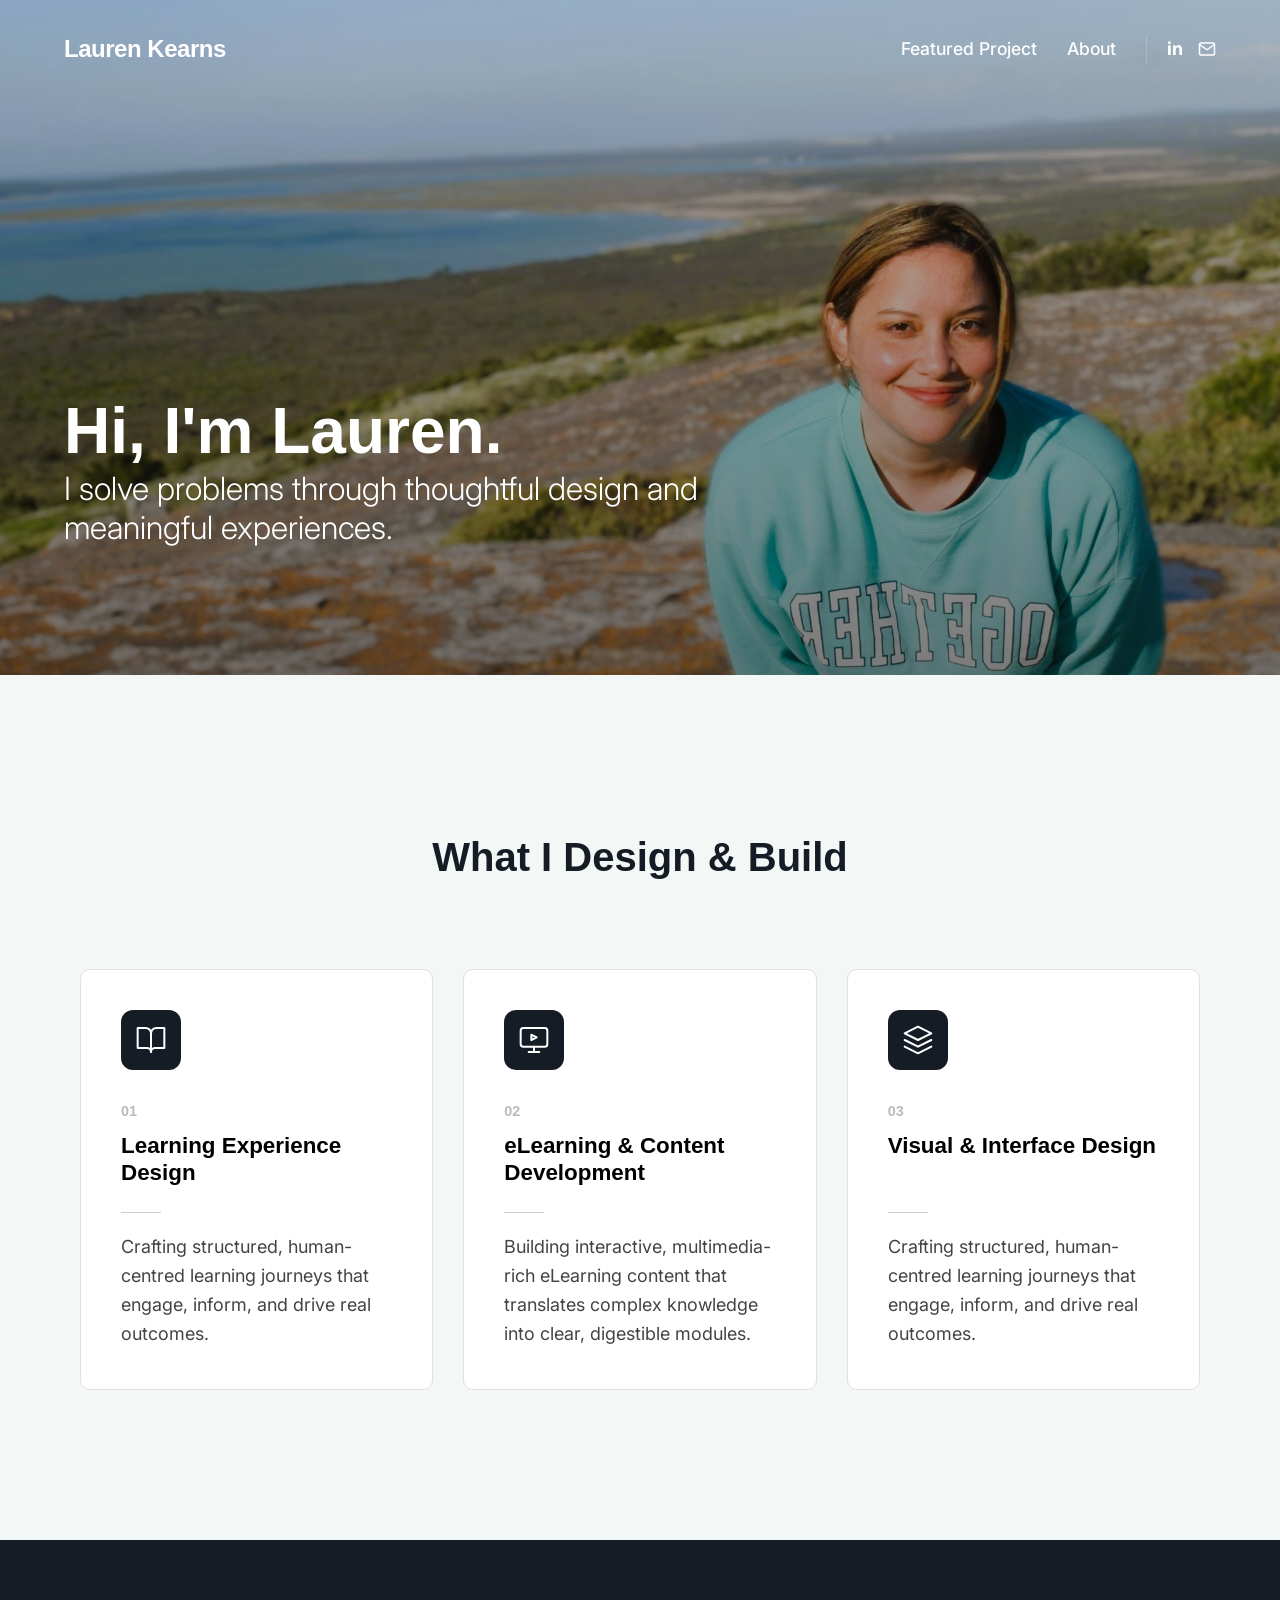
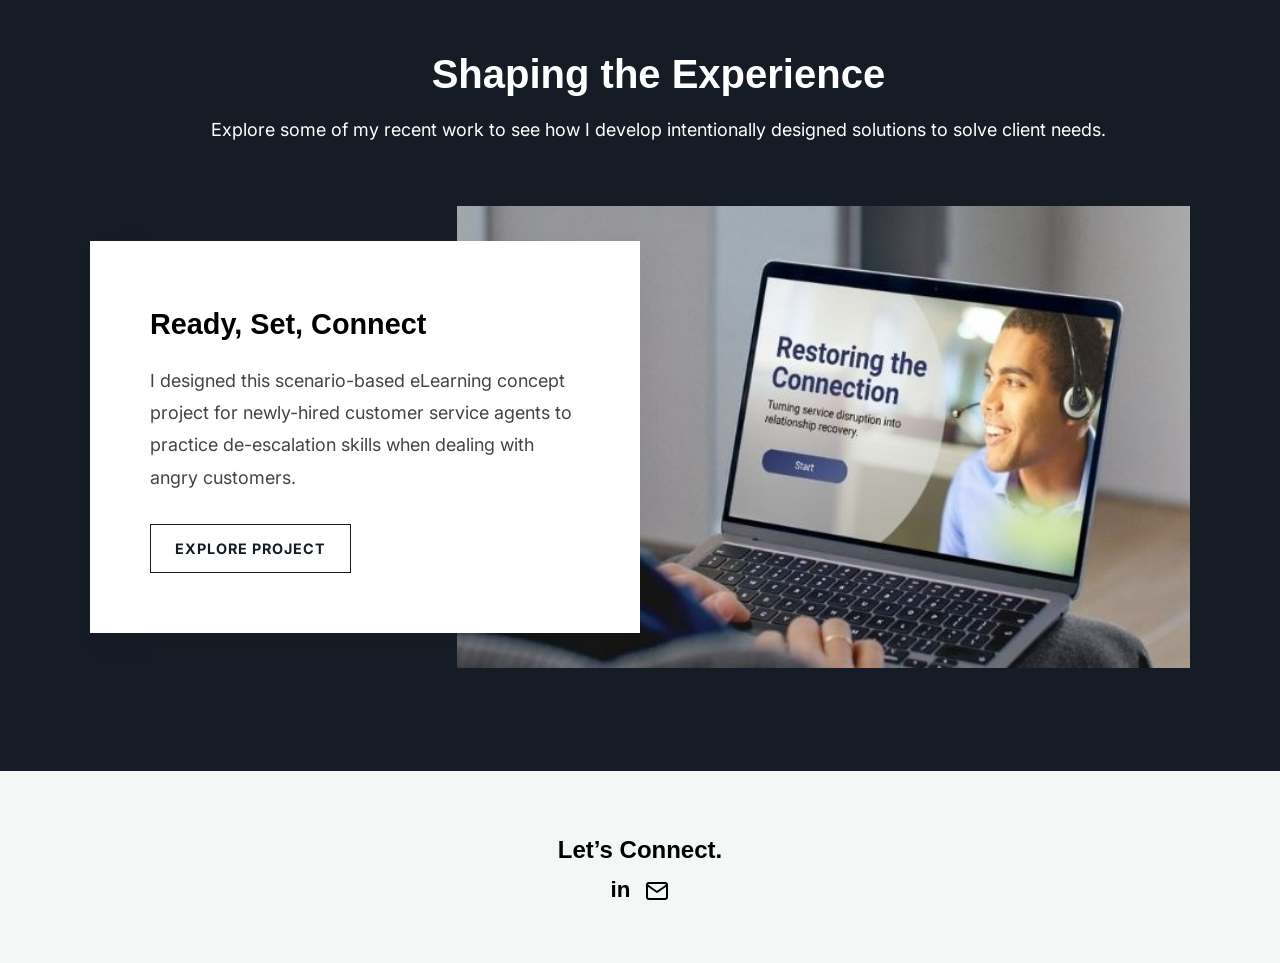
==== index.html @ 2c6bd786 "Initial portfolio upload" ====
<!DOCTYPE html>
<html lang="en">
<head>
<meta charset="UTF-8">
<meta name="viewport" content="width=device-width, initial-scale=1.0">
<title>Lauren Kearns</title>
<link rel="stylesheet" href="styles.css">
<link rel="preconnect" href="https://fonts.googleapis.com">
<link rel="preconnect" href="https://fonts.gstatic.com" crossorigin>
<link href="https://fonts.googleapis.com/css2?family=Bricolage+Grotesque:opsz,wght@12..96,800&family=Inter:wght@400&display=swap" rel="stylesheet">

</head>

<body class="home-page">

<!-- NAVBAR -->
    <!-- 2. THE GLOBAL HEADER PLACEHOLDER -->
    <div id="global-header"></div>


<!-- HERO -->

<section class="hero">

    <h1>Hi, I'm Lauren.</h1>

    <p class="tagline">
        I solve problems through thoughtful design and meaningful experiences.
    </p>

</section>

<!-- WHAT I DESIGN AND BUILD -->

<section class="expertise-section">
  <h2 class="expertise-title">What I Design & Build</h2>

  <div class="card-container">
    <div class="expertise-card">
      <div class="icon-box">
       <svg xmlns="http://www.w3.org/2000/svg" width="32" height="32" viewBox="0 0 24 24" fill="none" stroke="currentColor" stroke-width="1.5" stroke-linecap="round" stroke-linejoin="round"><path d="M2 3h6a4 4 0 0 1 4 4v14a3 3 0 0 0-3-3H2z"></path><path d="M22 3h-6a4 4 0 0 0-4 4v14a3 3 0 0 1 3-3h7z"></path></svg>
      </div>
      <span class="card-number">01</span>
      <h3>Learning Experience Design</h3>
      <hr>
      <p>Crafting structured, human-centred learning journeys that engage, inform, and drive real outcomes.</p>
    </div>

    <div class="expertise-card">
      <div class="icon-box">
        <svg xmlns="http://www.w3.org/2000/svg" width="32" height="32" viewBox="0 0 24 24" fill="none" stroke="currentColor" stroke-width="1.5" stroke-linecap="round" stroke-linejoin="round"><rect x="2" y="3" width="20" height="14" rx="2" ry="2"></rect><polygon points="10 8 14 10 10 12 10 8"></polygon><line x1="12" y1="17" x2="12" y2="21"></line><line x1="8" y1="21" x2="16" y2="21"></line></svg>
      </div>
      <span class="card-number">02</span>
      <h3>eLearning & Content Development</h3>
      <hr>
      <p>Building interactive, multimedia-rich eLearning content that translates complex knowledge into clear, digestible modules.</p>
    </div>

    <div class="expertise-card">
      <div class="icon-box">
        <svg xmlns="http://www.w3.org/2000/svg" width="32" height="32" viewBox="0 0 24 24" fill="none" stroke="currentColor" stroke-width="1.5" stroke-linecap="round" stroke-linejoin="round"><polygon points="12 2 2 7 12 12 22 7 12 2"></polygon><polyline points="2 17 12 22 22 17"></polyline><polyline points="2 12 12 17 22 12"></polyline></svg>
      </div>
      <span class="card-number">03</span>
      <h3>Visual & Interface Design</h3>
      <hr>
      <p>Crafting structured, human-centred learning journeys that engage, inform, and drive real outcomes.</p>
    </div>
  </div>
</section>




<!-- FEATURED PROJECT -->

<section class="portfolio-section">
  <!-- Intro Text -->
  <div class="intro">
    <h2>Shaping the Experience</h2>
    <p>Explore some of my recent work to see how I develop intentionally designed solutions to solve client needs.</p>
  </div>

  <!-- Overlapping Project Section -->
  <div class="project-container">
    <div class="project-card">
      <h3>Ready, Set, Connect</h3>
      <p>I designed this scenario-based eLearning concept project for newly-hired customer service agents to practice de-escalation skills when dealing with angry customers.</p>
      <a href="/featured-project.html" class="btn">EXPLORE PROJECT</a>
    </div>

    <div class="project-image">
      <img src="images/project-mockup-2.jpg" alt="Project Screenshot">
    </div>
  </div>
</section>


<!-- FOOTER -->

<section class="connect-section">
    <h3>Let’s Connect.</h3>
    <div class="social-icons">
        <!-- LinkedIn Style "in" -->
        <a href="#" class="icon-link linkedin">in</a>
        
        <!-- Mail Icon -->
        <a href="mailto:your@email.com" class="icon-link">
            <svg xmlns="http://www.w3.org" width="24" height="24" viewBox="0 0 24 24" fill="none" stroke="currentColor" stroke-width="2" stroke-linecap="round" stroke-linejoin="round"><path d="M4 4h16c1.1 0 2 .9 2 2v12c0 1.1-.9 2-2 2H4c-1.1 0-2-.9-2-2V6c0-1.1.9-2 2-2z"></path><polyline points="22,6 12,13 2,6"></polyline></svg>
        </a>
    </div>
</section>


<script>

  fetch('header.html')
    .then(response => response.text())
    .then(data => {
      document.getElementById('global-header').innerHTML = data;
    });

</script>

</body>
</html>
---- styles.css ----
* {
box-sizing: border-box;
margin: 0;
padding: 0;
border-radius: 0;
}


:root {
  --bg-color: #e5eceb; 
  --text-color: #1a1a1a;
  --accent-color: #161c25;
  --header-font: 'Schibsted Grotesk', sans-serif;
  --body-font: 'Inter', sans-serif;
  --logo-font: 'Schibsted Grotesk', sans-serif;
}

body {
  font-family: var(--body-font);
  font-size: 1.125rem;
  line-height: 1.6;
  background-color: #f3f7f6;
}

h1, h2, h3, .expertise-label, .card-number {
  font-family: var(--header-font);
  font-weight: 800;
  text-transform: none;
}

.glance-label h3 {
  font-size: 2rem;
  letter-spacing: -0.02em; /* Makes quirky fonts look tighter and more "designed" */
}

/* Header Styles */

/* 1. The Header Container */

.home-page .project-header {
  background-color: transparent;
  position: absolute;
  top: 0;
  left: 0;
  width: 100%;
}

.project-header {
  display: flex;
  justify-content: space-between; /* Logo on left, Nav on right */
  align-items: center;            /* Perfectly centered vertically */
  padding: 30px 5%;
  background-color: #161c25;      /* Your Navy Background */
}

/* 2. The Logo (Schibsted Grotesk) */
.logo-link {
  font-family: 'Schibsted Grotesk', sans-serif !important;
  color: #ffffff !important;
  text-decoration: none;
  font-weight: 700;
  font-size: 1.5rem;
  letter-spacing: -0.02em;
}

/* 3. The Navigation Links (Inter) */
.project-nav {
  display: flex;
  align-items: center;
  gap: 30px; /* Space between links and socials */
}

.nav-link {
  font-family: 'Inter', sans-serif !important;
  color: #ffffff !important;
  text-decoration: none;
  font-weight: 500;
  font-size: 1.1rem;
  transition: opacity 0.3s ease;
}

.nav-link:hover {
  opacity: 0.7;
}

/* --- THE ACTIVE UNDERLINE (DYNAMIC) --- */

/* Underline "Featured Project" only when on the Featured Page */
#featured-project-page .nav-link[href="featured-project.html"] {
  border-bottom: 2px solid #ffffff;
  padding-bottom: 4px;
}

/* Underline "About" only when on the About Page */
#about-page .nav-link[href="about.html"] {
  border-bottom: 2px solid #ffffff;
  padding-bottom: 4px;
}

/* 4. The Socials Section */
.header-socials {
  display: flex;
  align-items: center;
  gap: 15px; /* Space between 'in' and 'mail' */
  border-left: 1px solid rgba(255, 255, 255, 0.2); /* Subtle divider line */
  padding-left: 20px;
}

.social-icon {
  color: #ffffff !important;
  text-decoration: none;
  font-family: 'Inter', sans-serif;
  font-weight: 700;
  display: flex;
  align-items: center;
}

.social-icon svg {
  stroke: #ffffff; /* Makes the mail icon white */
}

.social-icon:hover {
  opacity: 0.7;
}



/* HERO */

.hero {
    height: 75vh;
    background-image: linear-gradient(rgba(0, 0, 0, 0.2), rgba(0, 0, 0, 0.5)), 
    url("images/hero-image.jpg");
    background-size: 150%;
    background-position: 56% 46%;
    background-repeat: no-repeat;
    display: flex;
    flex-direction: column; /* Stack the h1 and tagline vertically */
    justify-content: flex-end; /* Center them vertically in the 75vh height */
    align-items: flex-start;
    padding: 5% 5% 10% 5%;
    color: white;
    box-sizing: border-box;
}

.hero h1 {
  font-size: 4rem;
  font-weight: 800; 
  line-height: 1.2;
}

.hero .tagline {
  font-size: 2rem; 
  font-weight: 300; 
  max-width: 650px; 
  line-height: 1.2;
}

/* Featured Project Section (homepage) */


.portfolio-section {
  padding: 8% 2% 8%;
  background-color: #161c25;
}


.intro {
  margin-bottom: 5%;
  padding-left: 3%;
  text-align: center;
  color: white;
}

.intro h2 {
  font-size: 2.5rem;
  margin-bottom: 10px;
}

.intro p {
  font-size: 1.125rem;
  margin-bottom: 10px;
}

/* Grid Logic */
.project-container {
  display: grid;
  grid-template-columns: repeat(12, 1fr); /* 12 equal columns */
  align-items: center;
  max-width: 1100px;
  margin: 0 auto;
  border-radius: 0;
}

/* The White Text Card */
.project-card {
  grid-column: 1 / 7; /* Starts at col 1, ends at 7 */
  grid-row: 1;        /* Keeps it on the same row as image */
  background: white;
  padding: 60px;
  z-index: 2;         /* Sits on top of image */
  box-shadow: 10px 10px 30px rgba(0,0,0,0.05);
  border-radius: 0;
}

.project-card h3 {
  font-size: 1.8rem;
  margin-top: 0;
  margin-bottom: 4%;
}

.project-card p {
  line-height: 1.8;
  margin-bottom: 30px;
  color: #444;
}

/* The Image Wrapper */
.project-image {
  grid-column: 5 / 13; /* Starts at col 5, ends at 13 (overlaps card) */
  grid-row: 1;
  z-index: 1;
  border-radius: 0;
}

.project-image img {
  width: 100%;
  display: block;
  border-radius: 0;
}

/* Button Styling */
.btn {
  display: inline-block;
  padding: 12px 24px;
  border: 1px solid var(--accent-color);
  text-decoration: none;
  color: var(--accent-color);
  font-weight: bold;
  font-size: 0.9rem;
  letter-spacing: 1px;
  transition: all 0.3s ease;
}

.btn:hover {
  background: var(--accent-color);
  color: white;
}

/* Mobile Responsive */
@media (max-width: 768px) {
  .project-container {
    display: flex;
    flex-direction: column;
  }
  
  .project-card {
    padding: 30px;
    margin-bottom: -40px; /* Overlap effect for mobile */
    width: 90%;
    margin-left: auto;
    margin-right: auto;
    border-radius: 0;
  }
}

/* What I design & build */

.expertise-section {
  padding: 150px 40px;
  max-width: 1200px;
  margin: 0 auto;
}

.expertise-title {
  font-size: 2.5rem;
  margin-bottom: 80px;
  color: #161c25;
  text-align: center;
  width: 100%;
}

.card-container {
  display: flex;
  gap: 30px;
  justify-content: space-between;
}

.expertise-card {
  flex: 1;
  border: 1px solid #e0e0e0;
  border-radius: 10px;
  padding: 40px;
  display: flex;
  flex-direction: column;
  transition: transform 0.3s ease, box-shadow 0.3s ease;
  background-color: white;
}

.expertise-card:hover {
  transform: translateY(-5px);
  box-shadow: 0 10px 30px rgba(0,0,0,0.05);
}

.icon-box {
  background: #161c25; /* Matching the black squares in your image */
  width: 60px;
  height: 60px;
  border-radius: 12px;
  display: flex;
  align-items: center;
  justify-content: center;
  color: white;
  margin-bottom: 30px;
}

.card-number {
  color: #bbb;
  font-weight: 600;
  font-size: 0.9rem;
  margin-bottom: 10px;
}

.expertise-card h3 {
  font-size: 1.4rem;
  line-height: 1.2;
  margin-bottom: 15px;
  min-height: 3.4rem; /* Keeps the lines below aligned */
}

.expertise-card hr {
  width: 40px;
  border: 0;
  border-top: 1px solid #ccc;
  margin: 10px 0 20px 0;
}

.expertise-card p {
  color: #444;
  line-height: 1.6;
}

/* Mobile Responsiveness */
@media (max-width: 768px) {
  .card-container {
    flex-direction: column;
  }
}


/* Featured Project Page */

/* Hero Section Styles */
.featured-hero {
  display: flex;
  background-color: #161c25; /* Dark background */
  color: white;
  min-height: 60vh; /* Takes up most of the screen height */
  align-items: center;
  overflow: hidden;
}

.hero-left {
  flex: 1; /* Takes 50% width */
  padding: 60px 80px;
}

.hero-left h1 {
  font-size: 3rem;
  margin-bottom: 30px;
  line-height: 0.5;
}

.hero-left p {
  font-size: 1.375rem;
  line-height: 1.6;
  max-width: 800px;
  margin-bottom: 40px;
  opacity: 0.9;
}

.hero-right {
  flex: 1; /* Takes 50% width */
  height: 100%;
  display: flex;
  align-items: center;
}

.hero-right img {
  width: 70%;
  height: auto;
  display: block;
  margin-left: 10%;
}

/* Outline Button */
.outline-btn {
  display: inline-block;
  padding: 15px 30px;
  border: 2px solid white;
  color: white;
  text-decoration: none;
  font-weight: bold;
  font-size: 0.85rem;
  letter-spacing: 1px;
  transition: all 0.3s ease;
}

.outline-btn:hover {
  background: white;
  color: #161c25;
}

/* Mobile Responsiveness */
@media (max-width: 900px) {
  .featured-hero {
    flex-direction: column;
  }
  .hero-left {
    padding: 40px 20px;
  }
  .hero-right img {
    margin-left: 0;
  }
}

/* CASE STUDY */

.cs-container {
  max-width: 1100px;
  margin: 0 auto;
  padding: 60px 20px;
}

.cs-block { margin-bottom: 100px; }

.cs-eyebrow {
  font-family: 'Inter', sans-serif;
  font-size: 0.75rem;
  letter-spacing: 0.2em;
  font-weight: 700;
  color: #6a7682;
  margin-bottom: 12px;
}

.cs-title {
  font-family: 'Schibsted Grotesk', sans-serif;
  font-size: 2.2rem;
  color: #1a2b3c;
  margin-bottom: 30px;
}

.cs-description {
  font-family: 'Inter', sans-serif;
  font-size: 1.15rem;
  line-height: 1.8;
  color: #4a5568;
  max-width: 900px;
  margin-bottom: 40px;
}

/* Metadata Grid (3 columns) */
.cs-metadata-grid {
  display: grid;
  grid-template-columns: 1fr 1fr 1fr;
  gap: 40px;
  padding-top: 40px;
}

.meta-item h4 {
  font-size: 0.75rem;
  letter-spacing: 0.1em;
  color: #6a7682;
  margin-bottom: 15px;
}

.meta-item p, .meta-item ul {
  font-family: 'Inter', sans-serif;
  font-size: 1.05rem;
  list-style: none;
  padding-right: 100px;
  line-height: 1.6;
}

/* Challenge & Solution Split */
.cs-split-grid {
  display: grid;
  grid-template-columns: 1fr 1fr;
  gap: 60px;
}

.accent-text { font-size: 0.7rem; font-weight: 800; margin-bottom: 10px; }
.accent-text.red { color: #b33939; }
.accent-text.blue { color: #2980b9; }

/* ADDIE Timeline */
.bg-card {
  background: #ffffff;
  padding: 60px 40px;
  border-radius: 20px;
  box-shadow: 0 4px 20px rgba(0,0,0,0.03);
}

.addie-timeline {
  display: flex;
  justify-content: space-between;
  position: relative;
  padding-top: 40px;
}

.addie-timeline::before {
  content: '';
  position: absolute;
  top: 60px;
  left: 0;
  width: 100%;
  height: 1px;
  background: #e2e8f0;
  z-index: 1;
}

.addie-step {
  flex: 1;
  text-align: center;
  position: relative;
  z-index: 2;
  padding: 0 10px;
}

.step-circle {
  width: 40px;
  height: 40px;
  background: white;
  border: 1px solid #1a2b3c;
  border-radius: 50%;
  display: flex;
  align-items: center;
  justify-content: center;
  margin: 0 auto 20px;
  font-weight: 700;
  font-size: 0.8rem;
}

.results-list {
    padding-left: 20px;
    line-height: 2.2;
}

.cs-divider {
  border: 0;
  border-top: 1px solid #e2e8f0;
  margin: 60px 0;
}

.visual-identity-card {
  background: #f8fafc; /* Very light gray card background */
  border: 1px solid #e2e8f0;
  border-radius: 24px;
  padding: 40px;
}

.identity-intro {
  text-align: center;
  font-family: 'Inter', sans-serif;
  color: #4a5568;
  margin-bottom: 40px;
  font-size: 1.1rem;
}

.identity-grid {
  display: grid;
  grid-template-columns: 1fr 1fr 1fr;
  gap: 20px;
}

.id-col {
  background: white;
  padding: 30px;
  border-radius: 16px;
  border: 1px solid #edf2f7;
}

.id-label {
  font-size: 0.7rem;
  letter-spacing: 0.1em;
  color: #718096;
  margin-bottom: 25px;
}

/* Swatches */
.palette-container {
  display: grid;
  grid-template-columns: 1fr 1fr 1fr;
  gap: 15px;
}

.swatch-group { text-align: center; }
.swatch {
  width: 45px;
  height: 45px;
  border-radius: 50%;
  margin: 0 auto 8px;
}
.swatch-group span { font-size: 0.65rem; color: #a0aec0; }

/* Typography */
.type-sample { margin-bottom: 20px; }
.type-usage { font-size: 0.75rem; color: #a0aec0; margin-bottom: 4px; }
.type-name { font-size: 1.2rem; margin-bottom: 2px; color: #1a2b3c; }
.type-specs { font-size: 0.75rem; color: #cbd5e0; }

/* UI Buttons */
.ui-button {
  width: 100%;
  padding: 12px;
  border-radius: 30px;
  text-align: center;
  color: white;
  font-family: 'Inter', sans-serif;
  font-weight: 700;
  margin-top: 5px;
  margin-bottom: 15px;
}
.ui-button.normal { background: #39405b; }
.ui-button.hover { background: #6571bf; }

/* Big Screenshot Placeholder */
.module-screenshot-placeholder {
  margin-top: 40px;
  border: 2px dashed #e2e8f0;
  border-radius: 20px;
  height: 400px;
  display: flex;
  flex-direction: column;
  align-items: center;
  justify-content: center;
  background: #fbfcfd;
  color: #a0aec0;
}

/* IMAGE CONTAINERS - FEATURED PROJECT */

/* --- Container 1: 2x2 Grid --- */
.img-grid-container {
  max-width: 1100px;
  margin: 40px auto 100px;
  padding: 0 20px;
}

.img-grid {
  display: grid;
  /* Creates 2 equal columns */
  grid-template-columns: repeat(2, 1fr); 
  /* Space between images */
  gap: 20px; 
}

.grid-item img {
  width: 100%;
  height: auto;
  display: block;
  border-radius: 12px;
  box-shadow: 0 4px 15px rgba(0,0,0,0.05);
  transition: transform 0.3s ease;
}

/* Optional: Slight zoom when a recruiter hovers over an image */
.grid-item img:hover {
  transform: scale(1.02);
}

.img-caption {
  font-family: 'Inter', sans-serif;
  font-size: 0.9rem;
  color: #718096;
  margin-top: 20px;
  text-align: center;
}

/* Responsive: Stack them on smaller screens */
@media (max-width: 768px) {
  .img-grid {
    grid-template-columns: 1fr; /* Changes to 1 column on mobile */
  }
}

/* --- Container 2: 60/40 Split --- */
.img-container-split {
  max-width: 1100px;
  margin: 40px auto 100px;
  padding: 0 20px;
  display: flex;
  gap: 30px; /* Space between the two columns */
  align-items: flex-start;
}

.split-60 {
  flex: 0 0 60%; /* Locked at 60% */
}

.split-40 {
  flex: 1; /* Takes up the remaining 40% */
}

.img-container-split img {
  width: 100%;
  height: auto;
  border-radius: 12px;
  box-shadow: 0 10px 30px rgba(0,0,0,0.08);
}

.split-text {
  margin-top: 20px;
  font-family: 'Inter', sans-serif;
  font-size: 1rem;
  line-height: 1.6;
  color: #4a5568;
}

/* Responsive Fix: Stack them on mobile */
@media (max-width: 768px) {
  .img-container-split {
    flex-direction: column;
  }
  .split-60, .split-40 {
    flex: 0 0 100%;
  }
}

/* ABOUT */

.about {
  padding: 8%;
  background-color: #f3f7f6;
}

.about .project-card {
    width: 100%;
}


/* ABOUT - RESUME */

/* Container Background & Overall Spacing */
.at-a-glance {
  background-color: #161c25; /* Your Navy Color */
  color: white;
  padding: 100px 10%;
  text-align: center;
  font-family: 'Work Sans', sans-serif; /* Update to Archivo/Inter if needed */
}

/* Header & Button */
.glance-header h2 {
  font-size: 2.5rem;
  font-weight: 800;
  margin-bottom: 30px;
}

.btn-outline {
  display: inline-block;
  padding: 12px 28px;
  border: 2px solid white;
  color: white;
  text-decoration: none;
  font-weight: 600;
  font-size: 0.85rem;
  letter-spacing: 1px;
  margin-bottom: 80px;
  transition: all 0.3s ease;
}

.btn-outline:hover {
  background-color: white;
  color: #161c25;
}

/* The Row System */
.glance-container {
  max-width: 1100px;
  margin: 0 auto;
  text-align: left;
}

.glance-row {
  display: flex;
  justify-content: space-between;
  padding: 40px 0;
  border-top: 1px solid rgba(255, 255, 255, 0.1); /* Adds a subtle divider line */
}

.glance-label {
  flex: 1;
}

.glance-label h3 {
  font-size: 1.8rem;
  font-weight: 700;
  margin: 0;
}

.glance-details {
  flex: 1.5;
}

/* List Styling */
.glance-list {
  list-style: none;
  padding: 0;
  margin: 0;
}

.glance-list li {
  margin-bottom: 25px;
  position: relative;
  padding-left: 25px;
  line-height: 1.5;
}

.glance-list li::before {
  content: "•";
  position: absolute;
  left: 0;
  font-size: 1.4rem;
}

.glance-list li strong {
  display: block;
  font-size: 1.4rem;
}

.glance-list li span {
  display: block;
  font-size: 1.4rem;
  opacity: 0.8;
  margin-top: 4px;
}

/* Responsive: Stacks on Mobile */
@media (max-width: 850px) {
  .glance-row {
    flex-direction: column;
    gap: 20px;
  }
  
  .at-a-glance {
    padding: 60px 5%;
  }
}

/* FOOTER */

.connect-section {
    text-align: center;
    
    /* 1. MATCH THIS to your other sections' top/bottom spacing */
    padding-top: 60px; 
    padding-bottom: 60px;
}

.connect-section h3 {
    font-size: 1.5rem;
    font-weight: 700;
    margin-bottom: 10px;
    color: #000;
}

.social-icons {
    display: flex;
    justify-content: center;
    align-items: center;
    gap: 15px; /* Space between icons */
}

.icon-link {
    text-decoration: none;
    color: #000;
    display: inline-flex;
    align-items: center;
    transition: opacity 0.2s;
}

.icon-link:hover {
    opacity: 0.7;
}

.linkedin {
    font-family: Arial, sans-serif;
    font-weight: bold;
    font-size: 1.4rem;
    line-height: 1;
    position: relative;
    top: -1px; /* Tiny adjustment to align text with the SVG icon */
}

.icon-link svg {
    width: 24px;
    height: 24px;
}
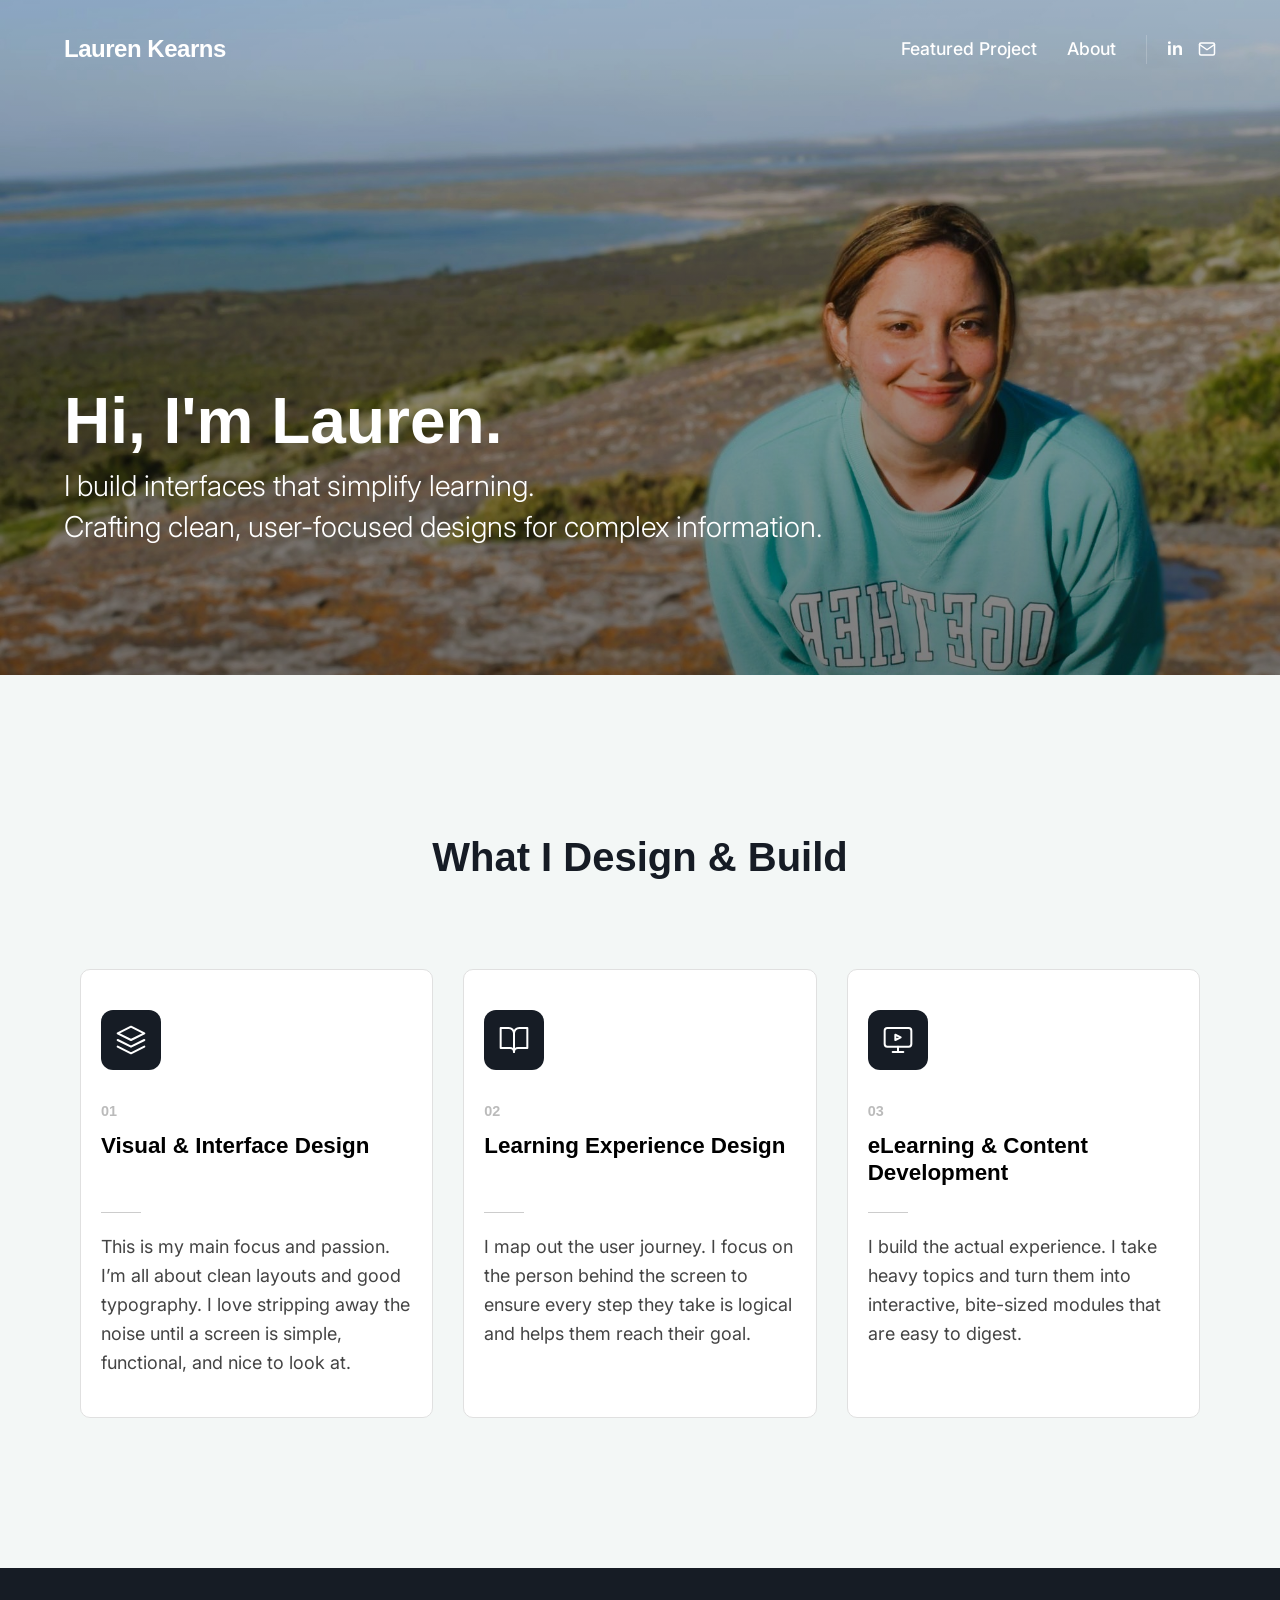
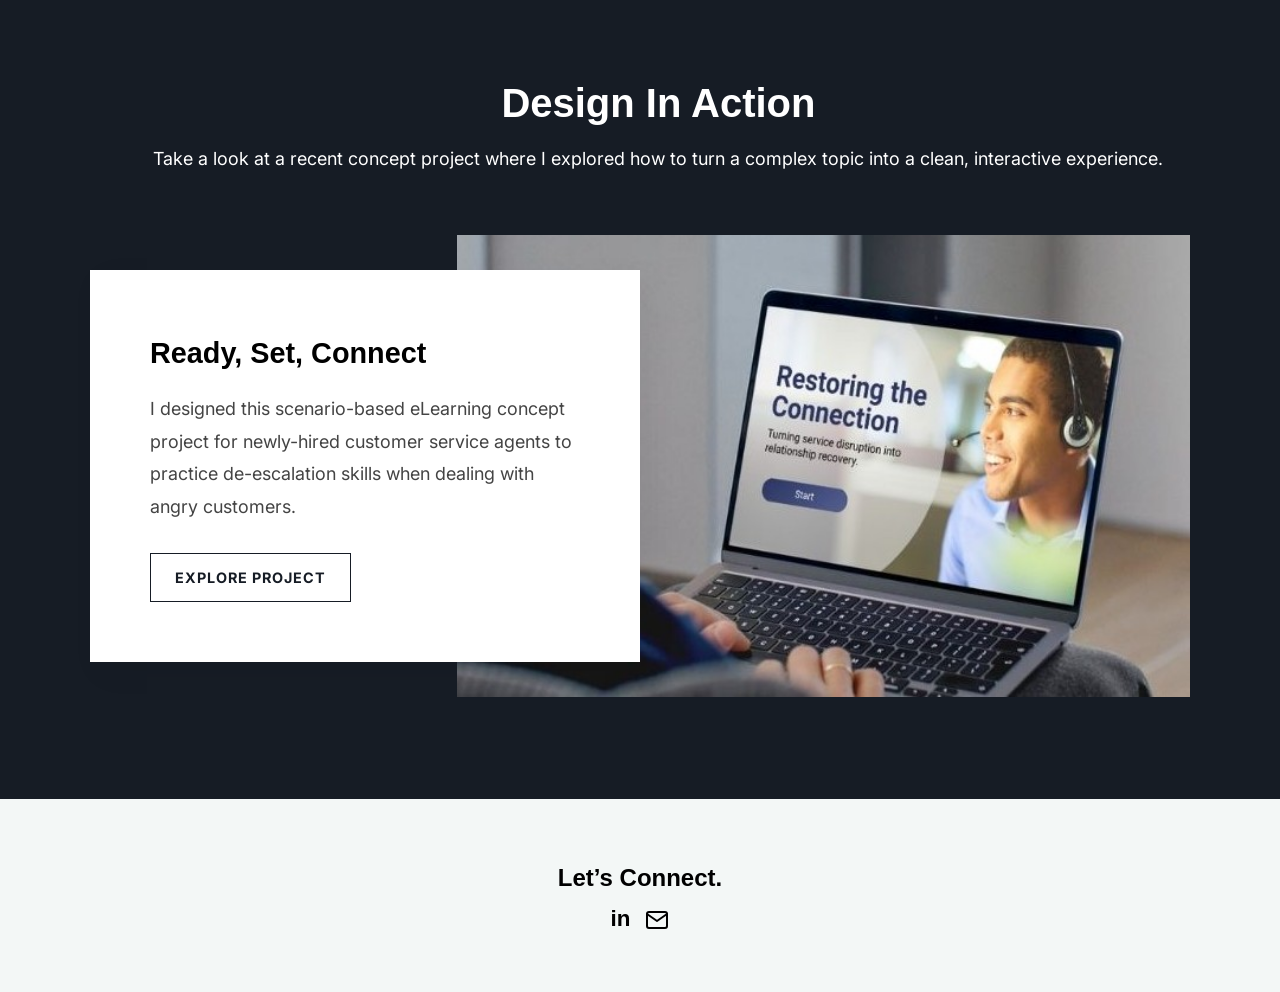
==== commit d916fce0: "Upload of updated files" ====
--- a/index.html
+++ b/index.html
@@ -3,7 +3,7 @@
 <head>
 <meta charset="UTF-8">
 <meta name="viewport" content="width=device-width, initial-scale=1.0">
-<title>Lauren Kearns</title>
+<title>Lauren Kearns | Portfolio</title>
 <link rel="stylesheet" href="styles.css">
 <link rel="preconnect" href="https://fonts.googleapis.com">
 <link rel="preconnect" href="https://fonts.gstatic.com" crossorigin>
@@ -25,7 +25,8 @@
     <h1>Hi, I'm Lauren.</h1>
 
     <p class="tagline">
-        I solve problems through thoughtful design and meaningful experiences.
+       I build interfaces that simplify learning.
+       <br>Crafting clean, user-focused designs for complex information.
     </p>
 
 </section>
@@ -36,35 +37,39 @@
   <h2 class="expertise-title">What I Design & Build</h2>
 
   <div class="card-container">
+
+      <div class="expertise-card">
+      <div class="icon-box">
+        <svg xmlns="http://www.w3.org/2000/svg" width="32" height="32" viewBox="0 0 24 24" fill="none" stroke="currentColor" stroke-width="1.5" stroke-linecap="round" stroke-linejoin="round"><polygon points="12 2 2 7 12 12 22 7 12 2"></polygon><polyline points="2 17 12 22 22 17"></polyline><polyline points="2 12 12 17 22 12"></polyline></svg>
+      </div>
+      <span class="card-number">01</span>
+      <h3>Visual & Interface Design</h3>
+      <hr>
+      <p>This is my main focus and passion. I’m all about clean layouts and good typography. I love stripping away the noise until a screen is simple, functional, and nice to look at.</p>
+    </div>
+
     <div class="expertise-card">
       <div class="icon-box">
        <svg xmlns="http://www.w3.org/2000/svg" width="32" height="32" viewBox="0 0 24 24" fill="none" stroke="currentColor" stroke-width="1.5" stroke-linecap="round" stroke-linejoin="round"><path d="M2 3h6a4 4 0 0 1 4 4v14a3 3 0 0 0-3-3H2z"></path><path d="M22 3h-6a4 4 0 0 0-4 4v14a3 3 0 0 1 3-3h7z"></path></svg>
       </div>
-      <span class="card-number">01</span>
+      <span class="card-number">02</span>
       <h3>Learning Experience Design</h3>
       <hr>
-      <p>Crafting structured, human-centred learning journeys that engage, inform, and drive real outcomes.</p>
+      <p>I map out the user journey. I focus on the person behind the screen to ensure every step they take is logical and helps them reach their goal.</p>
     </div>
 
     <div class="expertise-card">
       <div class="icon-box">
         <svg xmlns="http://www.w3.org/2000/svg" width="32" height="32" viewBox="0 0 24 24" fill="none" stroke="currentColor" stroke-width="1.5" stroke-linecap="round" stroke-linejoin="round"><rect x="2" y="3" width="20" height="14" rx="2" ry="2"></rect><polygon points="10 8 14 10 10 12 10 8"></polygon><line x1="12" y1="17" x2="12" y2="21"></line><line x1="8" y1="21" x2="16" y2="21"></line></svg>
       </div>
-      <span class="card-number">02</span>
+      <span class="card-number">03</span>
       <h3>eLearning & Content Development</h3>
       <hr>
-      <p>Building interactive, multimedia-rich eLearning content that translates complex knowledge into clear, digestible modules.</p>
+      <p>I build the actual experience. I take heavy topics and turn them into interactive, bite-sized modules that are easy to digest.
+</p>
     </div>
 
-    <div class="expertise-card">
-      <div class="icon-box">
-        <svg xmlns="http://www.w3.org/2000/svg" width="32" height="32" viewBox="0 0 24 24" fill="none" stroke="currentColor" stroke-width="1.5" stroke-linecap="round" stroke-linejoin="round"><polygon points="12 2 2 7 12 12 22 7 12 2"></polygon><polyline points="2 17 12 22 22 17"></polyline><polyline points="2 12 12 17 22 12"></polyline></svg>
-      </div>
-      <span class="card-number">03</span>
-      <h3>Visual & Interface Design</h3>
-      <hr>
-      <p>Crafting structured, human-centred learning journeys that engage, inform, and drive real outcomes.</p>
-    </div>
+
   </div>
 </section>
 
@@ -76,8 +81,8 @@
 <section class="portfolio-section">
   <!-- Intro Text -->
   <div class="intro">
-    <h2>Shaping the Experience</h2>
-    <p>Explore some of my recent work to see how I develop intentionally designed solutions to solve client needs.</p>
+    <h2>Design In Action</h2>
+    <p>Take a look at a recent concept project where I explored how to turn a complex topic into a clean, interactive experience.</p>
   </div>
 
   <!-- Overlapping Project Section -->
@@ -101,10 +106,10 @@
     <h3>Let’s Connect.</h3>
     <div class="social-icons">
         <!-- LinkedIn Style "in" -->
-        <a href="#" class="icon-link linkedin">in</a>
+        <a href="https://www.linkedin.com/in/lauren-kearns-b513a4175" class="icon-link linkedin">in</a>
         
         <!-- Mail Icon -->
-        <a href="mailto:your@email.com" class="icon-link">
+        <a href="mailto:lgkearns@gmail.com" class="icon-link">
             <svg xmlns="http://www.w3.org" width="24" height="24" viewBox="0 0 24 24" fill="none" stroke="currentColor" stroke-width="2" stroke-linecap="round" stroke-linejoin="round"><path d="M4 4h16c1.1 0 2 .9 2 2v12c0 1.1-.9 2-2 2H4c-1.1 0-2-.9-2-2V6c0-1.1.9-2 2-2z"></path><polyline points="22,6 12,13 2,6"></polyline></svg>
         </a>
     </div>
--- a/styles.css
+++ b/styles.css
@@ -146,14 +146,14 @@
 .hero h1 {
   font-size: 4rem;
   font-weight: 800; 
-  line-height: 1.2;
+  line-height: 1.4;
 }
 
 .hero .tagline {
-  font-size: 2rem; 
+  font-size: 1.8rem; 
   font-weight: 300; 
-  max-width: 650px; 
-  line-height: 1.2;
+  max-width: 900px; 
+  line-height: 1.4;
 }
 
 /* Featured Project Section (homepage) */
@@ -290,7 +290,7 @@
   flex: 1;
   border: 1px solid #e0e0e0;
   border-radius: 10px;
-  padding: 40px;
+  padding: 40px 20px;
   display: flex;
   flex-direction: column;
   transition: transform 0.3s ease, box-shadow 0.3s ease;
@@ -406,6 +406,7 @@
   transition: all 0.3s ease;
 }
 
+
 .outline-btn:hover {
   background: white;
   color: #161c25;
@@ -429,10 +430,10 @@
 .cs-container {
   max-width: 1100px;
   margin: 0 auto;
-  padding: 60px 20px;
-}
-
-.cs-block { margin-bottom: 100px; }
+  padding: 150px 20px 0px;
+}
+
+.cs-block { margin-bottom: 90px; }
 
 .cs-eyebrow {
   font-family: 'Inter', sans-serif;
@@ -525,6 +526,7 @@
   position: relative;
   z-index: 2;
   padding: 0 10px;
+  font-size: 1rem;
 }
 
 .step-circle {
@@ -538,7 +540,7 @@
   justify-content: center;
   margin: 0 auto 20px;
   font-weight: 700;
-  font-size: 0.8rem;
+  font-size: 1rem;
 }
 
 .results-list {
@@ -727,6 +729,43 @@
   }
 }
 
+/* Storyboard sample image container */
+.img-single-container {
+  max-width: 1100px;
+  margin: 40px auto 30px;
+  padding: 0 20px;
+  text-align: center;
+}
+
+.img-single-container img {
+  width: 70%;
+  height: auto;
+  display: inline-block;
+  border-radius: 12px;
+  box-shadow: 0 10px 30px rgba(0,0,0,0.08);
+}
+
+
+/* Bottom Experience It Button on Featured Projects page */
+
+.cta-button .outline-btn {
+  border: 2px solid #161c25;
+  color: #161c25;
+}
+
+.cta-button .outline-btn:hover {
+  background: #161c25;
+  color: white;
+}
+
+
+.cta-button-container {
+text-align: center;
+margin-bottom: 100px;
+}
+
+
+
 /* ABOUT */
 
 .about {
@@ -852,11 +891,10 @@
 
 .connect-section {
     text-align: center;
-    
-    /* 1. MATCH THIS to your other sections' top/bottom spacing */
     padding-top: 60px; 
     padding-bottom: 60px;
 }
+
 
 .connect-section h3 {
     font-size: 1.5rem;
@@ -864,6 +902,7 @@
     margin-bottom: 10px;
     color: #000;
 }
+
 
 .social-icons {
     display: flex;
@@ -896,4 +935,16 @@
 .icon-link svg {
     width: 24px;
     height: 24px;
+}
+
+.feat-proj {
+background-color: #161c25;
+}
+
+.feat-proj h3 {
+color: #ffffff;
+}
+
+.feat-proj .icon-link {
+color: #ffffff;
 }
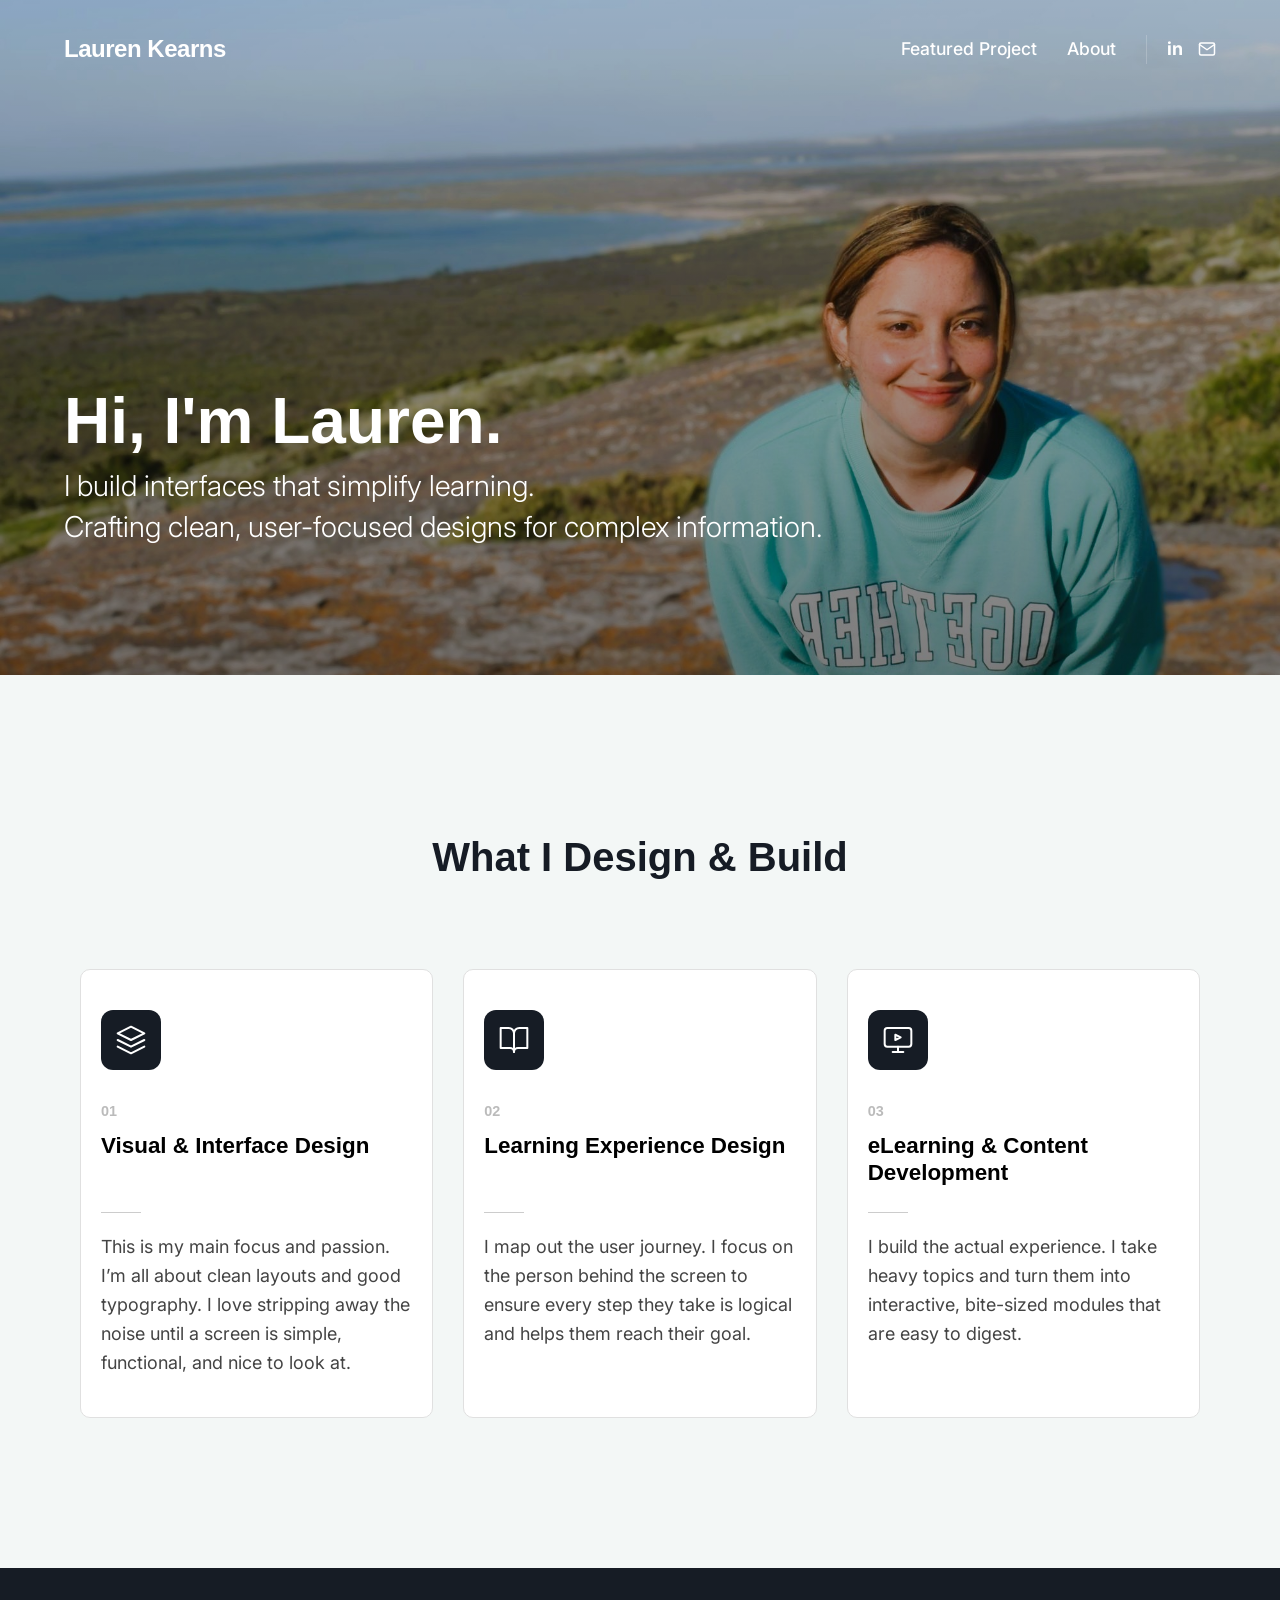
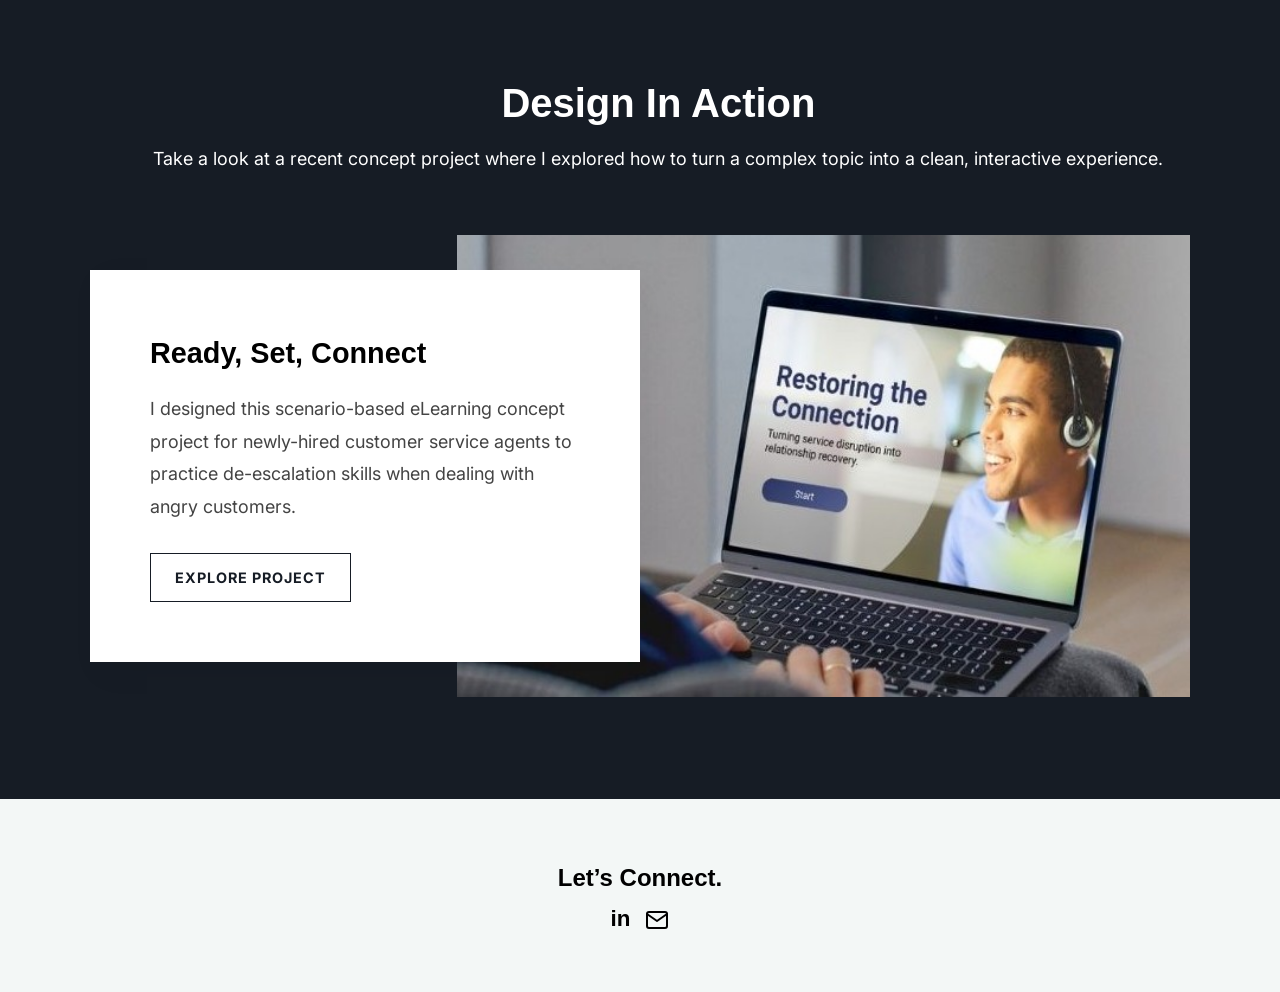
==== commit 58a8cd8e: "Site updated, navbar and js file" ====
--- a/index.html
+++ b/index.html
@@ -116,15 +116,7 @@
 </section>
 
 
-<script>
-
-  fetch('header.html')
-    .then(response => response.text())
-    .then(data => {
-      document.getElementById('global-header').innerHTML = data;
-    });
-
-</script>
+<script src="script.js" defer></script>
 
 </body>
 </html>
--- a/styles.css
+++ b/styles.css
@@ -37,12 +37,20 @@
 
 /* 1. The Header Container */
 
+/* Homepage Specific: Starting State */
 .home-page .project-header {
   background-color: transparent;
-  position: absolute;
+  position: fixed;
   top: 0;
-  left: 0;
   width: 100%;
+  z-index: 1000;
+  transition: transform 0.3s ease-in-out, background-color 0.3s ease-in-out;
+}
+
+/* Homepage Specific: Scrolled State  */
+.home-page .project-header.nav-scrolled {
+  background-color: #161c25; 
+  box-shadow: 0 2px 10px rgba(0,0,0,0.1);
 }
 
 .project-header {
@@ -51,6 +59,16 @@
   align-items: center;            /* Perfectly centered vertically */
   padding: 30px 5%;
   background-color: #161c25;      /* Your Navy Background */
+  position: fixed;
+  top: 0;
+  width: 100%;
+  z-index: 1000;
+  transition: transform 0.3s ease-in-out; /* Smooth slide effect */
+}
+
+/* This class will be added/removed by JavaScript */
+.nav-hidden {
+  transform: translateY(-100%);
 }
 
 /* 2. The Logo (Schibsted Grotesk) */
@@ -947,4 +965,7 @@
 
 .feat-proj .icon-link {
 color: #ffffff;
-}+}
+
+/* Navbar sticky effect */
+
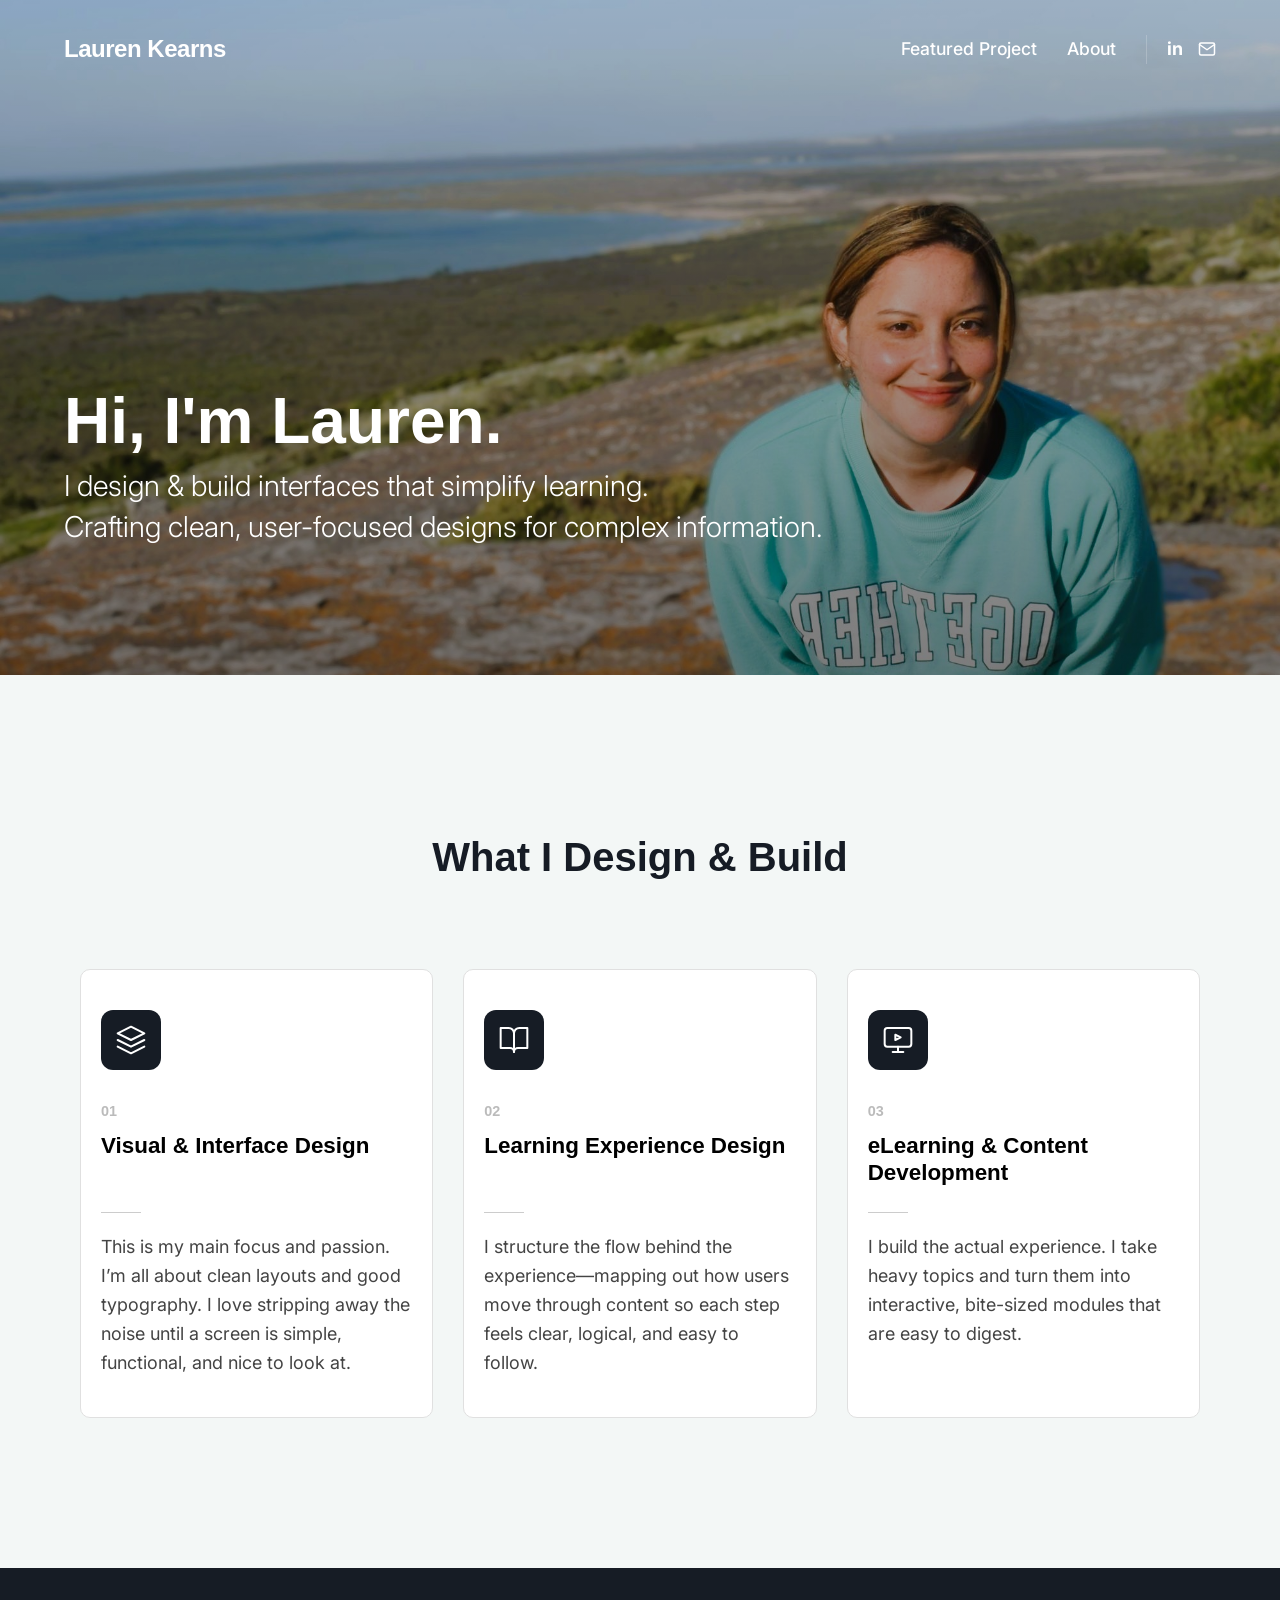
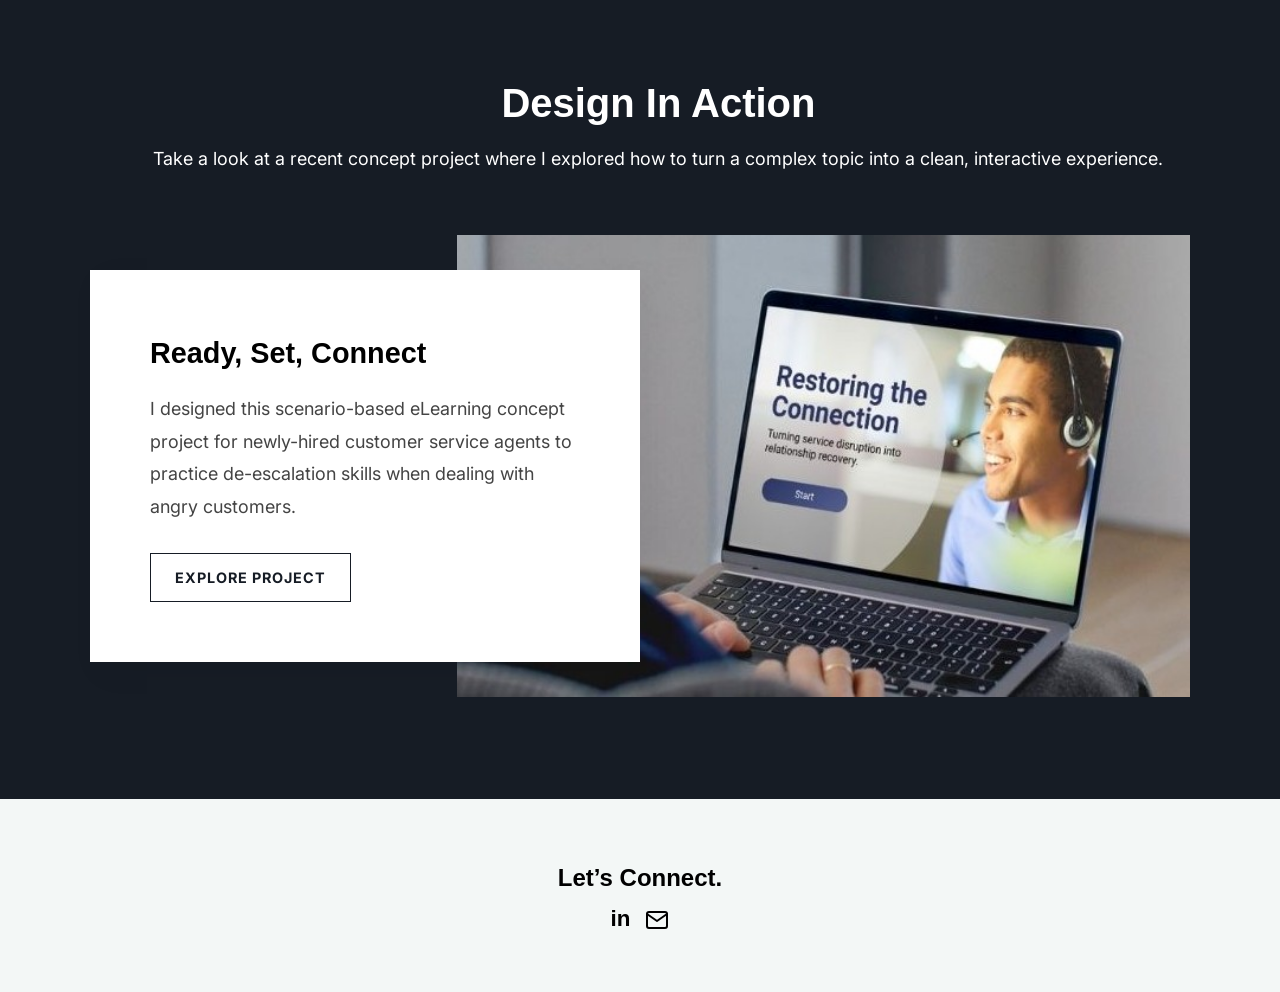
==== commit 8cf96e04: "Updates" ====
--- a/index.html
+++ b/index.html
@@ -25,7 +25,7 @@
     <h1>Hi, I'm Lauren.</h1>
 
     <p class="tagline">
-       I build interfaces that simplify learning.
+       I design & build interfaces that simplify learning.
        <br>Crafting clean, user-focused designs for complex information.
     </p>
 
@@ -55,7 +55,7 @@
       <span class="card-number">02</span>
       <h3>Learning Experience Design</h3>
       <hr>
-      <p>I map out the user journey. I focus on the person behind the screen to ensure every step they take is logical and helps them reach their goal.</p>
+      <p>I structure the flow behind the experience—mapping out how users move through content so each step feels clear, logical, and easy to follow.</p>
     </div>
 
     <div class="expertise-card">
--- a/styles.css
+++ b/styles.css
@@ -373,9 +373,10 @@
   display: flex;
   background-color: #161c25; /* Dark background */
   color: white;
-  min-height: 60vh; /* Takes up most of the screen height */
+  min-height: 75vh; /* Takes up most of the screen height */
   align-items: center;
   overflow: hidden;
+  padding-top: 5%;
 }
 
 .hero-left {
@@ -787,7 +788,7 @@
 /* ABOUT */
 
 .about {
-  padding: 8%;
+  padding: 15%;
   background-color: #f3f7f6;
 }
 
